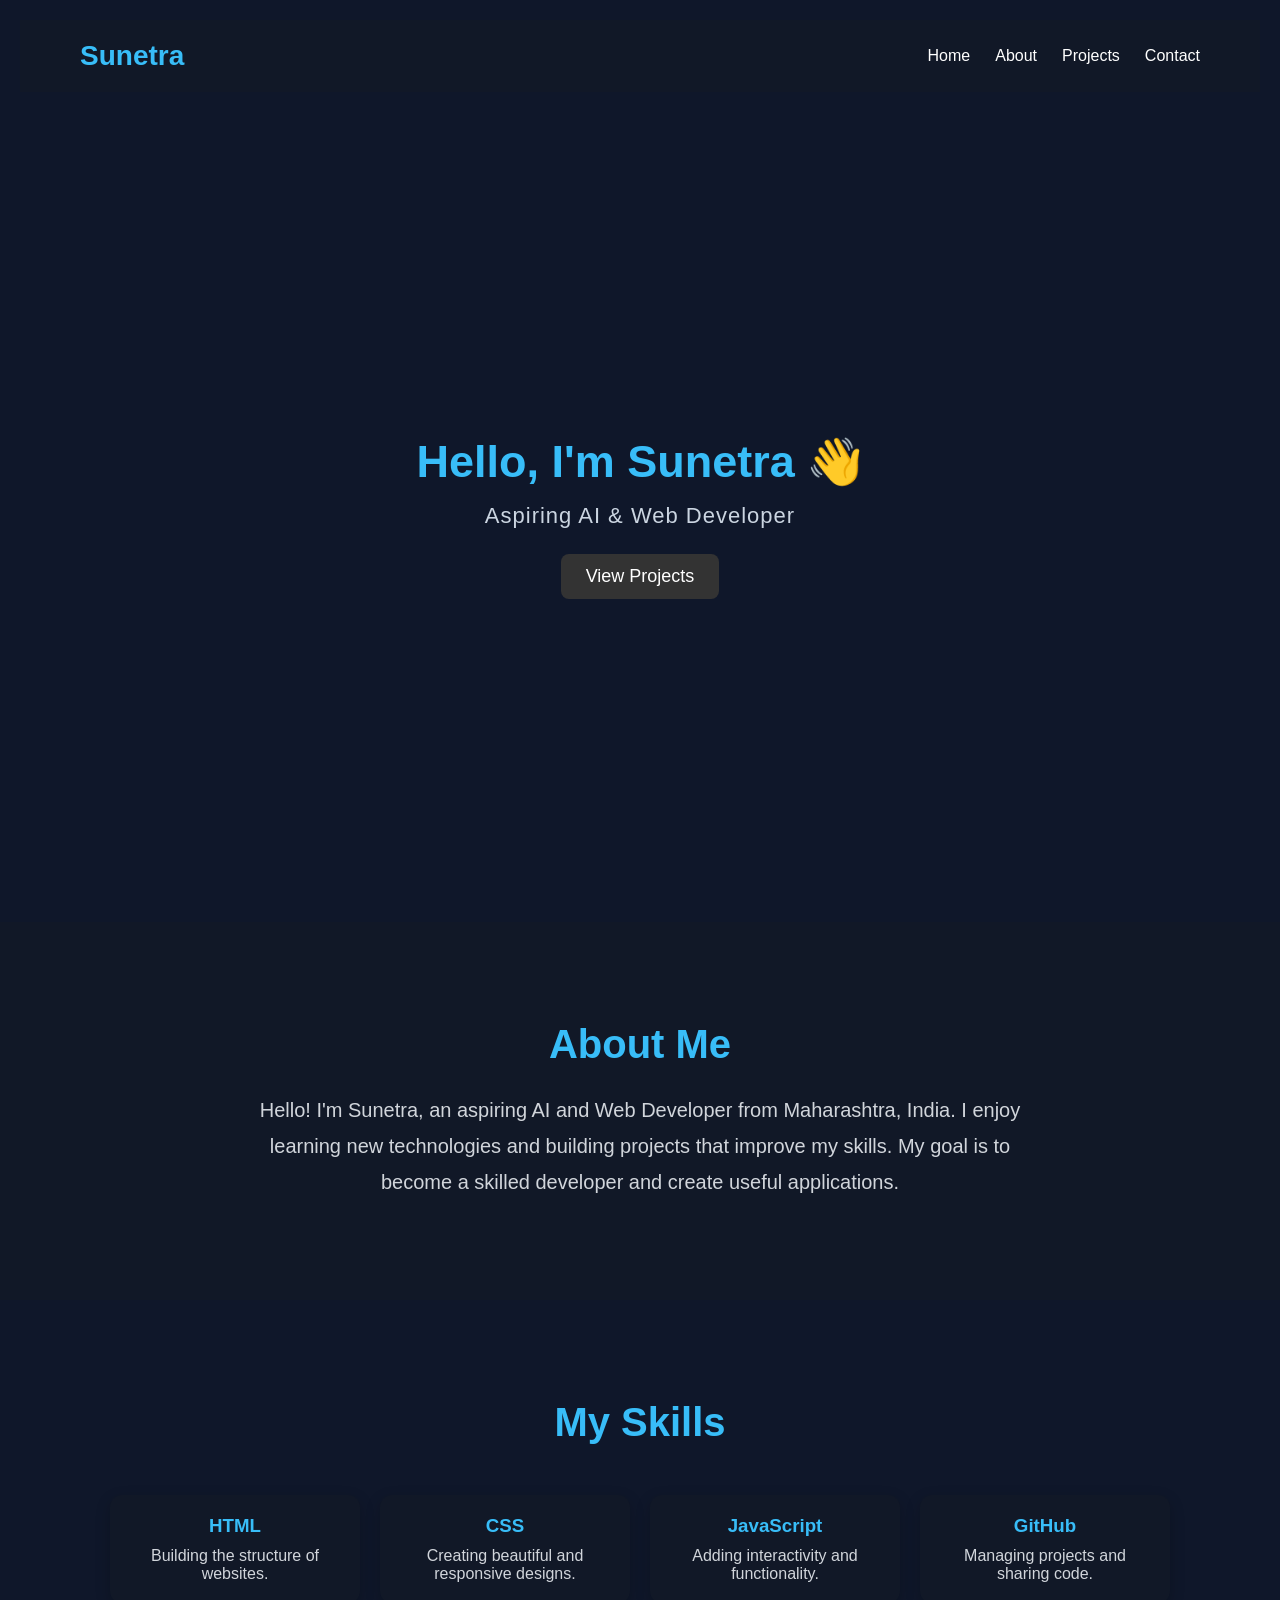
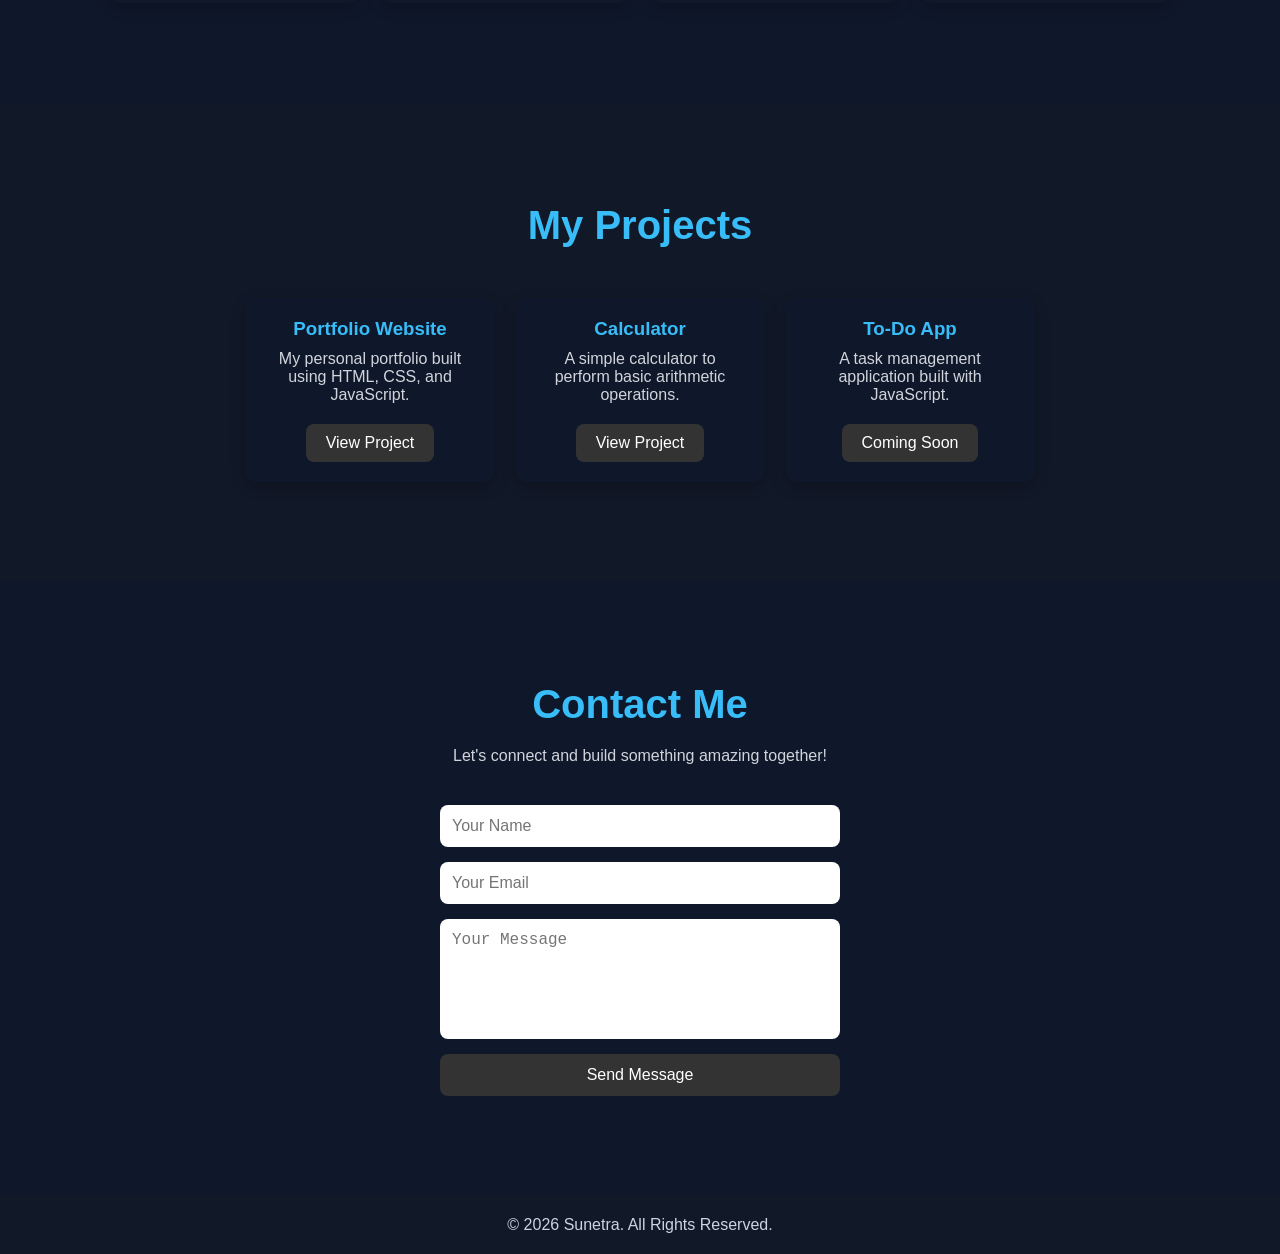
==== index.html @ fe755cea "My portfolio website" ====
<!DOCTYPE html>
<html lang="en">

<head>
    <meta charset="UTF-8">
    <meta name="viewport" content="width=device-width, initial-scale=1.0">
    <title>Sunetra | Portfolio</title>

    <link rel="stylesheet" href="style.css">
</head>

<body>

    <header>
        <nav>
            <h1>Sunetra</h1>

          <ul>
<li><a href="#home">Home</a></li>
    <li><a href="#about">About</a></li>
    <li><a href="#projects">Projects</a></li>
    <li><a href="#contact">Contact</a></li>
</ul>
        </nav>
    </header>

    <section id="home" class="hero">

    <h2>Hello, I'm Sunetra 👋</h2>

    <p>
        Aspiring AI & Web Developer
    </p>

    <a href="#projects">
        <button>View Projects</button>
    </a>

</section>

    <section id="about">

    <h2>About Me</h2>

    <p>
        Hello! I'm Sunetra, an aspiring AI and Web Developer from Maharashtra, India.
        I enjoy learning new technologies and building projects that improve my skills.
        My goal is to become a skilled developer and create useful applications.
    </p>

</section>

<section id="skills">

    <h2>My Skills</h2>

    <div class="skills-container">

        <div class="skill-card">
            <h3>HTML</h3>
            <p>Building the structure of websites.</p>
        </div>

        <div class="skill-card">
            <h3>CSS</h3>
            <p>Creating beautiful and responsive designs.</p>
        </div>

        <div class="skill-card">
            <h3>JavaScript</h3>
            <p>Adding interactivity and functionality.</p>
        </div>

        <div class="skill-card">
            <h3>GitHub</h3>
            <p>Managing projects and sharing code.</p>
        </div>

    </div>

</section>

<section id="projects">

    <h2>My Projects</h2>

    <div class="projects-container">

       <div class="project-card">
    <h3>Portfolio Website</h3>
    <p>My personal portfolio built using HTML, CSS, and JavaScript.</p>
    <a href="index.html" target="_blank">
        <button>View Project</button>
    </a>
</div>

       <div class="project-card">
    <h3>Calculator</h3>
    <p>A simple calculator to perform basic arithmetic operations.</p>
    <a href="Calculator/index.html" target="_blank">
        <button>View Project</button>
    </a>
</div>

        <div class="project-card">
            <h3>To-Do App</h3>
            <p>A task management application built with JavaScript.</p>
            <button>Coming Soon</button>
        </div>

    </div>

</section>

<section id="contact">

    <h2>Contact Me</h2>

    <p>Let's connect and build something amazing together!</p>

    <form>

        <input type="text" placeholder="Your Name">

        <input type="email" placeholder="Your Email">

        <textarea placeholder="Your Message"></textarea>

        <button type="submit">Send Message</button>

    </form>

</section>
<footer>

    <p>© 2026 Sunetra. All Rights Reserved.</p>

</footer>
    <script src="script.js"></script>

</body>

</html>
---- style.css ----
html {
    scroll-behavior: smooth;
}


*{
    margin:0;
    padding:0;
    box-sizing:border-box;
}

body{
    font-family:Arial, sans-serif;
    background:#0f172a;
    color:white;
}

nav{
    display:flex;
    justify-content:space-between;
    align-items:center;
    padding:20px 60px;
    background:#111827;
}

nav h1{
    color:#38bdf8;
}

nav ul{
    display:flex;
    list-style:none;
    gap:25px;
}

nav a{
    color:white;
    text-decoration:none;
}

.hero{
    height:90vh;
    display:flex;
    flex-direction:column;
    justify-content:center;
    align-items:center;
    text-align:center;
}

.hero h2{
    font-size:48px;
    margin-bottom:20px;
}

.hero p{
    font-size:22px;
    margin-bottom:30px;
    color:#cbd5e1;
}

button{
    padding:15px 35px;
    border:none;
    border-radius:8px;
    background:#38bdf8;
    color:white;
    cursor:pointer;
    font-size:18px;
}

button:hover{
    background:#0284c7;
}

#about{
    padding:100px 80px;
    text-align:center;
    background:#111827;
}

#about h2{
    font-size:40px;
    margin-bottom:25px;
    color:#38bdf8;
}

#about p{
    max-width:800px;
    margin:auto;
    font-size:20px;
    line-height:1.8;
    color:#d1d5db;
}
#skills{
    padding:100px 60px;
    text-align:center;
    background:#0f172a;
}

#skills h2{
    font-size:40px;
    color:#38bdf8;
    margin-bottom:50px;
}

.skills-container{
    display:flex;
    justify-content:center;
    gap:25px;
    flex-wrap:wrap;
}

.skill-card{
    background:#111827;
    padding:30px;
    width:250px;
    border-radius:15px;
    transition:0.3s;
    cursor:pointer;
}

.skill-card:hover{
    transform:translateY(-10px);
}

.skill-card h3{
    margin-bottom:15px;
    color:#38bdf8;
}

.skill-card p{
    color:#d1d5db;
}
#projects{
    padding:100px 60px;
    text-align:center;
    background:#111827;
}

#projects h2{
    font-size:40px;
    color:#38bdf8;
    margin-bottom:50px;
}

.projects-container{
    display:flex;
    justify-content:center;
    gap:30px;
    flex-wrap:wrap;
}

.project-card{
    width:300px;
    background:#0f172a;
    padding:30px;
    border-radius:15px;
    transition:0.3s;
}

.project-card:hover{
    transform:translateY(-10px);
}

.project-card h3{
    margin-bottom:15px;
    color:#38bdf8;
}

.project-card p{
    margin-bottom:20px;
    color:#d1d5db;
}
#contact{
    padding:100px 60px;
    text-align:center;
    background:#0f172a;
}

#contact h2{
    font-size:40px;
    color:#38bdf8;
    margin-bottom:20px;
}

#contact p{
    margin-bottom:40px;
    color:#d1d5db;
}

form{
    max-width:600px;
    margin:auto;
    display:flex;
    flex-direction:column;
    gap:20px;
}

input,
textarea{
    padding:15px;
    border:none;
    border-radius:10px;
    font-size:16px;
}
#contact{
    padding:100px 60px;
    text-align:center;
    background:#0f172a;
}

#contact h2{
    font-size:40px;
    color:#38bdf8;
    margin-bottom:20px;
}

#contact p{
    margin-bottom:40px;
    color:#d1d5db;
}

form{
    max-width:600px;
    margin:auto;
    display:flex;
    flex-direction:column;
    gap:20px;
}

input,
textarea{
    padding:15px;
    border:none;
    border-radius:10px;
    font-size:16px;
}

textarea{
    height:150px;
    resize:none;
}
footer{
    background:#111827;
    text-align:center;
    padding:25px;
    color:#cbd5e1;
}

.hero h2 {
    font-size: 45px;
    margin-bottom: 15px;
}

.hero p {
    font-size: 22px;
    margin-bottom: 25px;
}

.hero button {
    padding: 12px 25px;
    font-size: 18px;
    cursor: pointer;
    border-radius: 8px;
}

.skills-container,
.projects-container {
    display: flex;
    justify-content: center;
    gap: 20px;
    flex-wrap: wrap;
}

.skill-card,
.project-card {
    width: 250px;
    padding: 20px;
    text-align: center;
    border-radius: 12px;
}

.skill-card h3,
.project-card h3 {
    margin-bottom: 10px;
}

.project-card button {
    padding: 10px 20px;
    cursor: pointer;
    border-radius: 8px;
}
header {
    padding: 20px;
}

nav {
    display: flex;
    justify-content: space-between;
    align-items: center;
}

nav h1 {
    font-size: 28px;
}

nav ul {
    display: flex;
    gap: 25px;
    list-style: none;
}

nav a {
    text-decoration: none;
}
button {
    background-color: #333;
    color: white;
    border: none;
    padding: 12px 25px;
    border-radius: 8px;
    font-size: 16px;
    cursor: pointer;
}

button:hover {
    transform: scale(1.05);
}

section h2 {
    text-align: center;
    margin-bottom: 30px;
}

body {
    margin: 0;
    font-family: Arial, sans-serif;
}
.skill-card,
.project-card {
    box-shadow: 0 5px 15px rgba(0,0,0,0.2);
    transition: 0.3s;
}

.skill-card:hover,
.project-card:hover {
    transform: translateY(-8px);
}
#contact {
    text-align: center;
}

form {
    max-width: 400px;
    margin: auto;
    display: flex;
    flex-direction: column;
    gap: 15px;
}

input,
textarea {
    padding: 12px;
    font-size: 16px;
    border-radius: 8px;
}

textarea {
    height: 120px;
}

footer {
    text-align: center;
    padding: 20px;
}
@media (max-width: 768px) {

    nav {
        flex-direction: column;
        gap: 15px;
    }

    nav ul {
        flex-direction: column;
        align-items: center;
        padding: 0;
    }

    .hero h2 {
        font-size: 32px;
    }

    .hero p {
        font-size: 18px;
    }

    .skill-card,
    .project-card {
        width: 90%;
    }

}
nav a {
    transition: 0.3s;
}

nav a:hover {
    color: #38bdf8;
}
.hero h2 {
    color: #38bdf8;
}

.hero p {
    letter-spacing: 1px;
}
.hero {
    width: 100%;
    min-height: 90vh;
    display: flex;
    justify-content: center;
    align-items: center;
}
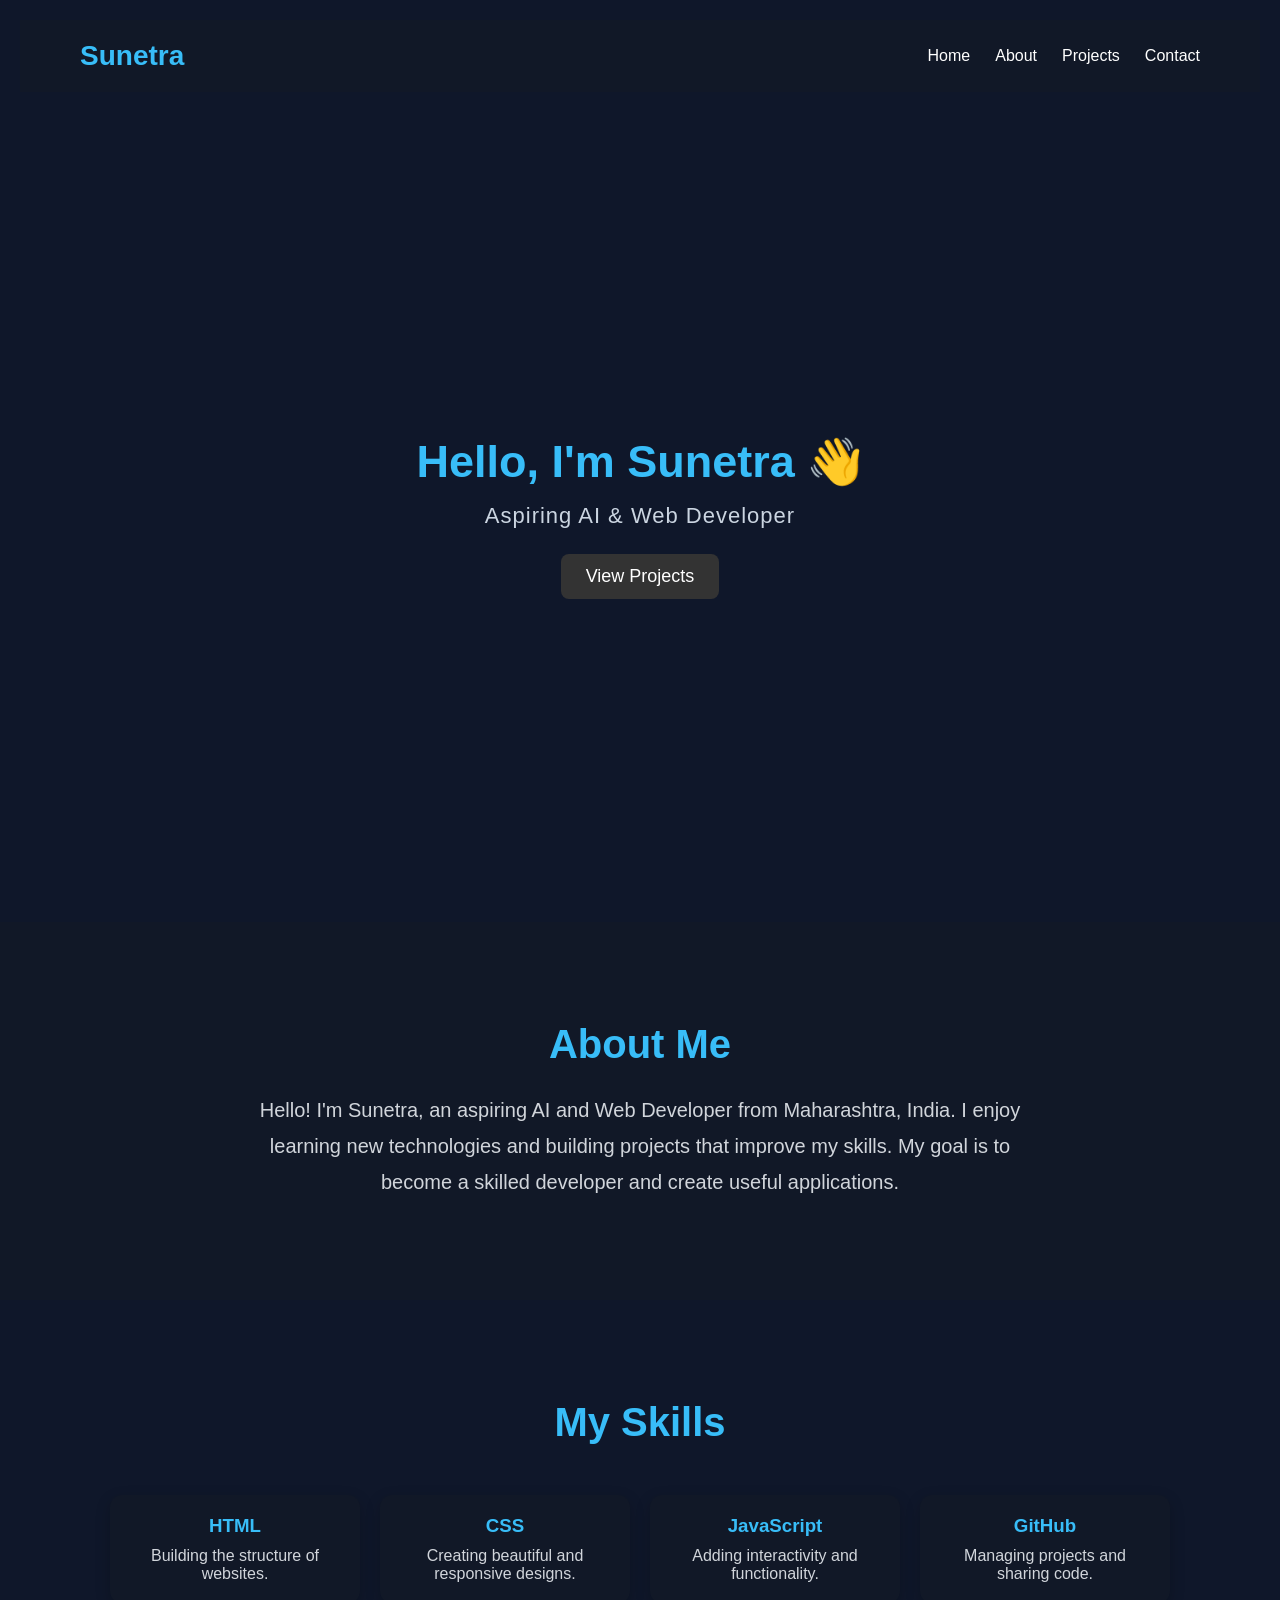
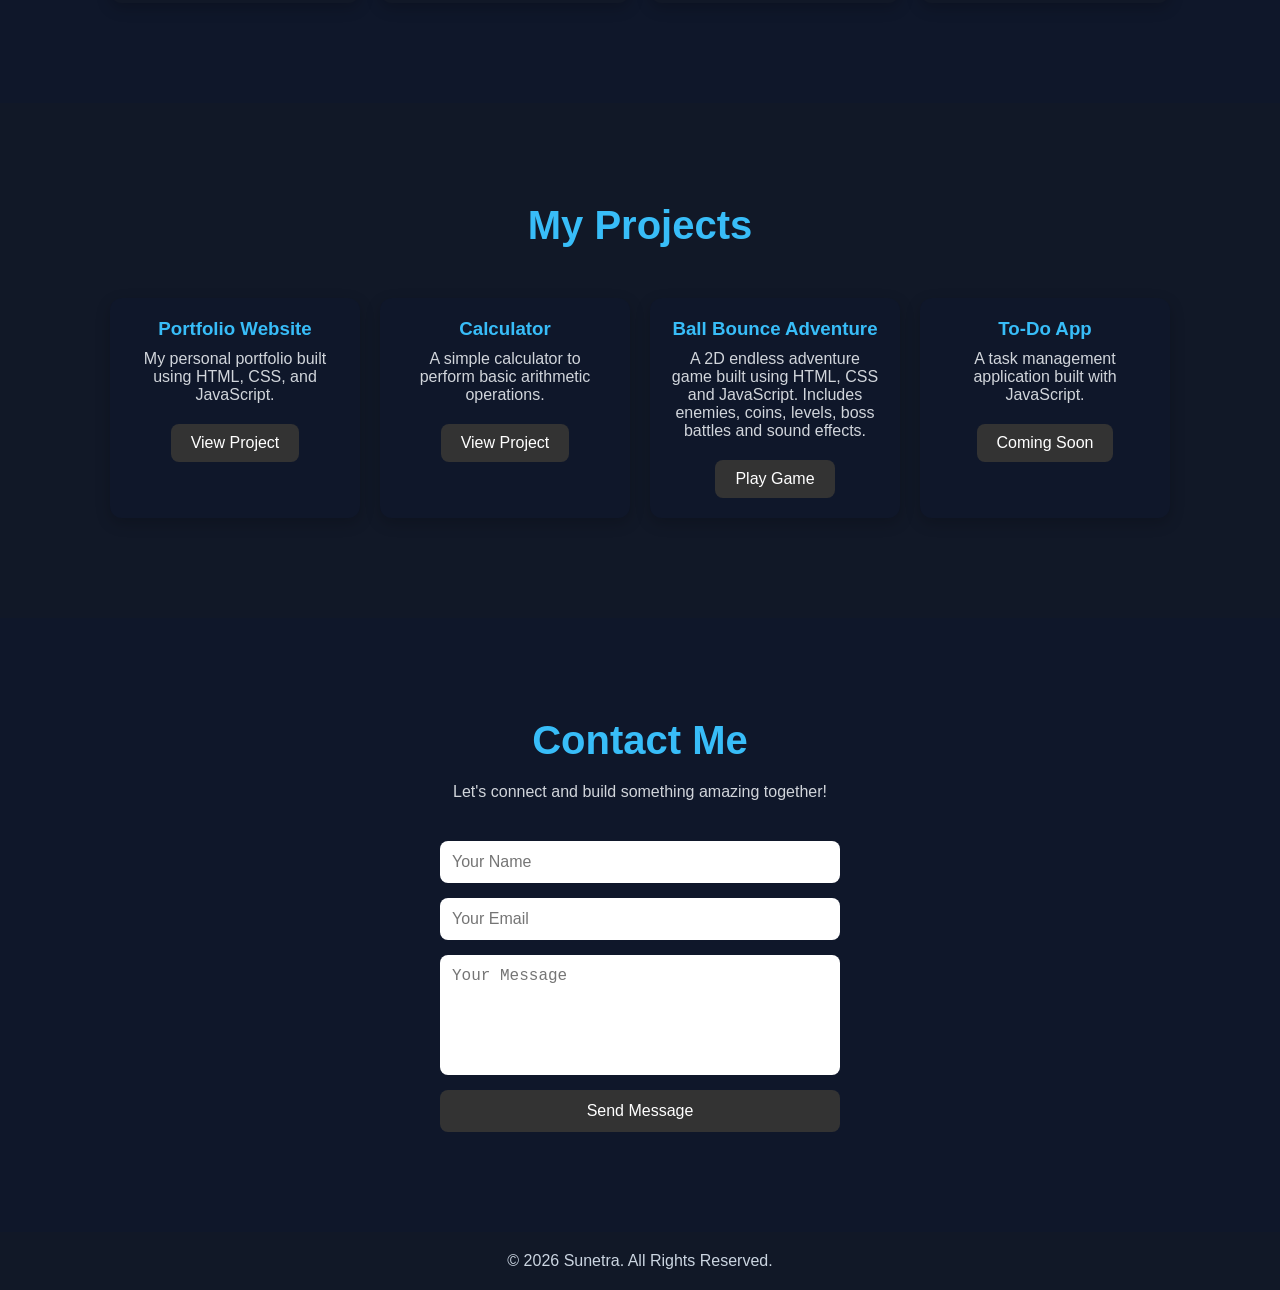
==== commit e2e285db: "Added Ball Bounce Adventure game" ====
--- a/index.html
+++ b/index.html
@@ -97,8 +97,19 @@
        <div class="project-card">
     <h3>Calculator</h3>
     <p>A simple calculator to perform basic arithmetic operations.</p>
-    <a href="Calculator/index.html" target="_blank">
+    <a href="CALCULATOR/index.html" target="_blank">
         <button>View Project</button>
+    </a>
+</div>
+
+<div class="project-card">
+    <h3>Ball Bounce Adventure</h3>
+    <p>
+        A 2D endless adventure game built using HTML, CSS and JavaScript.
+        Includes enemies, coins, levels, boss battles and sound effects.
+    </p>
+    <a href="game/game.html">
+        <button>Play Game</button>
     </a>
 </div>
 
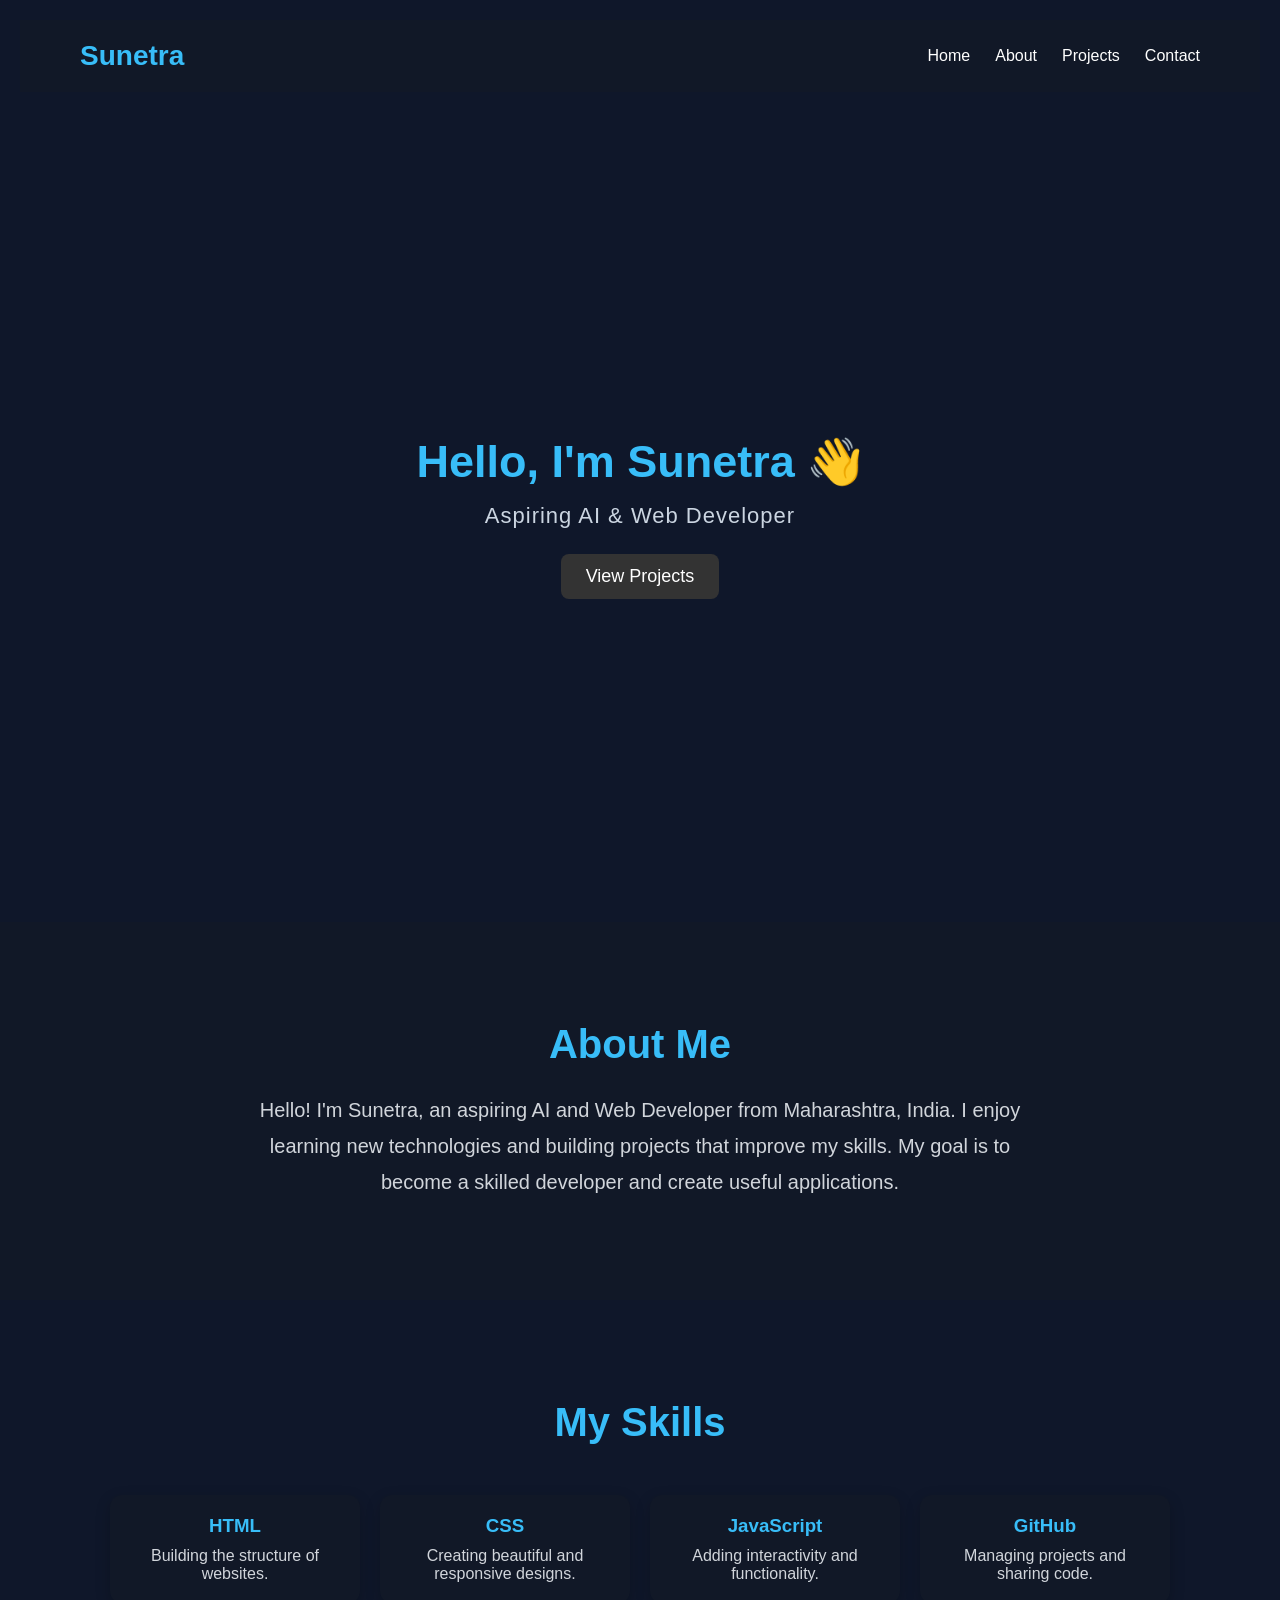
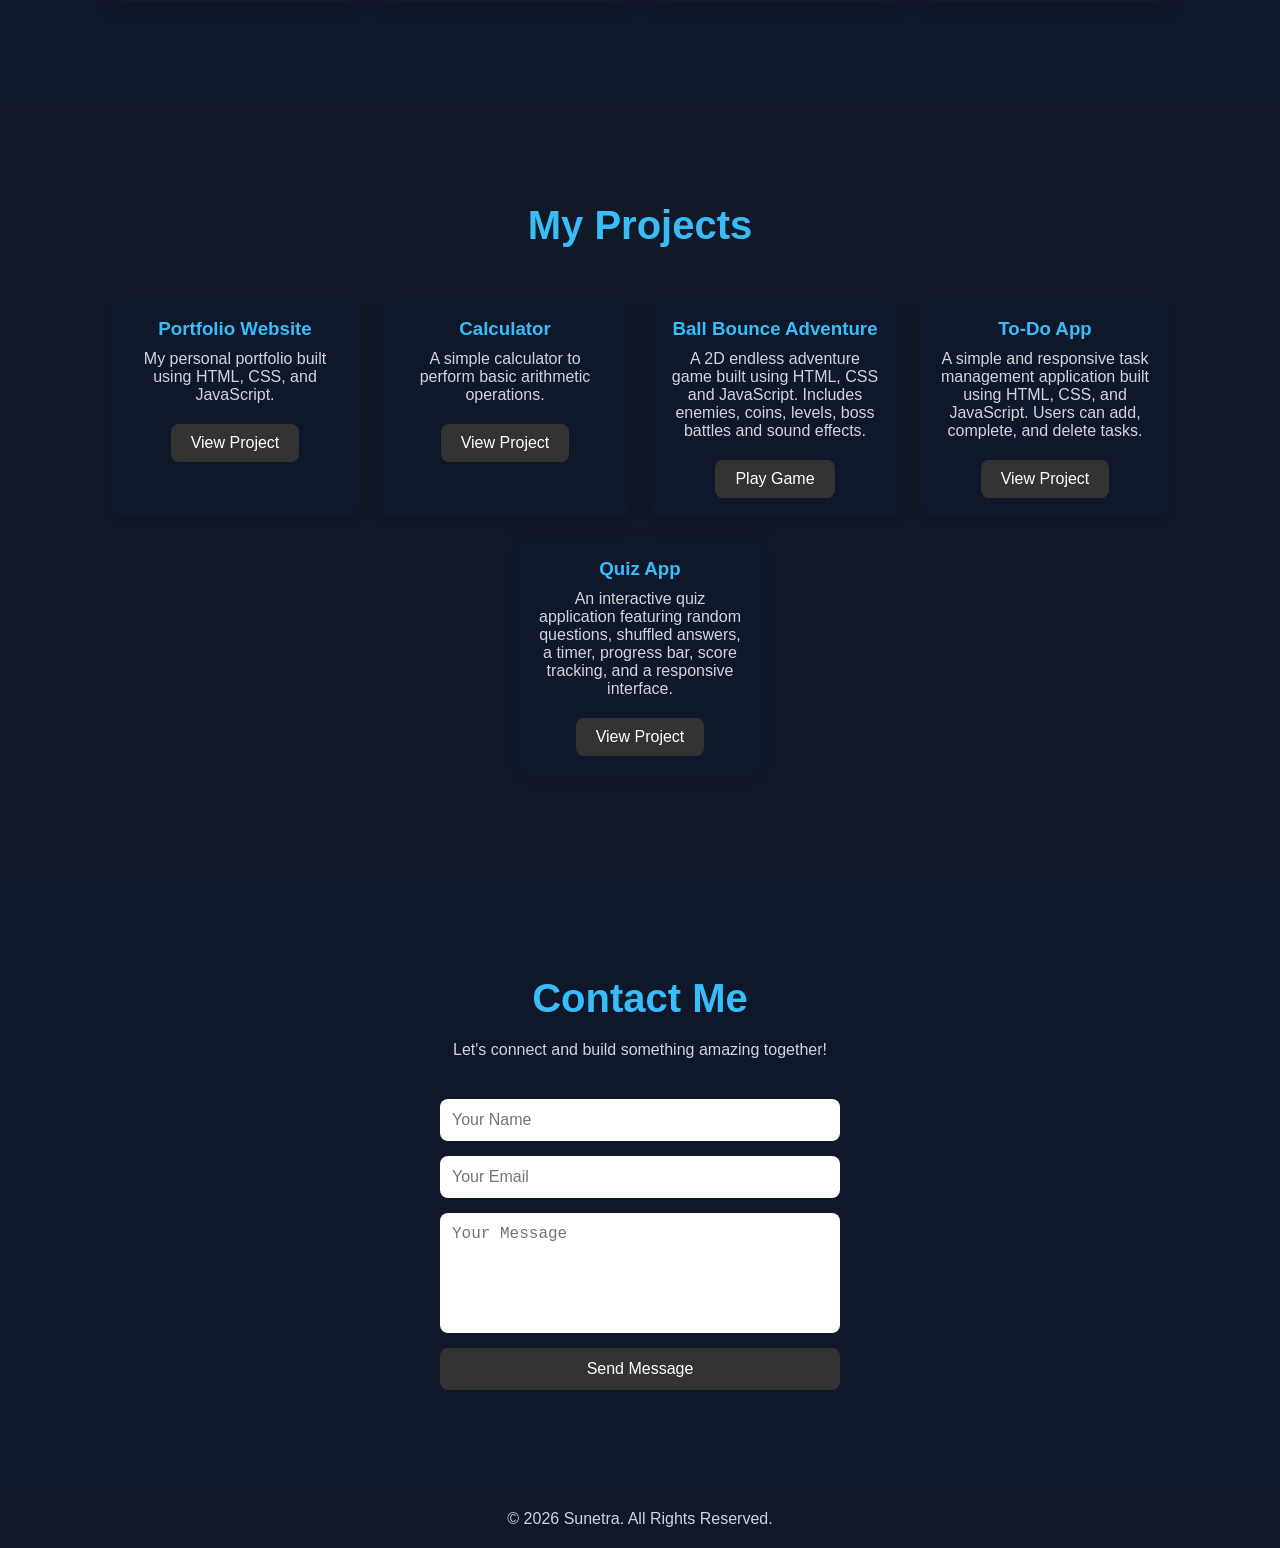
==== commit af46c38e: "Added all projects to portfolio" ====
--- a/index.html
+++ b/index.html
@@ -113,14 +113,24 @@
     </a>
 </div>
 
-        <div class="project-card">
-            <h3>To-Do App</h3>
-            <p>A task management application built with JavaScript.</p>
-            <button>Coming Soon</button>
-        </div>
+<div class="project-card">
+    <h3>To-Do App</h3>
+    <p>A simple and responsive task management application built using HTML, CSS, and JavaScript. Users can add, complete, and delete tasks.</p>
 
-    </div>
+   <a href="todo-app/index.html" target="_blank">
+    <button>View Project</button>
+</a>
+</div>
 
+<div class="project-card">
+    <h3>Quiz App</h3>
+    <p>An interactive quiz application featuring random questions, shuffled answers, a timer, progress bar, score tracking, and a responsive interface.</p>
+
+    <a href="quiz-app/index.html" target="_blank">
+        <button>View Project</button>
+    </a>
+</div>
+</div>
 </section>
 
 <section id="contact">
@@ -147,8 +157,6 @@
     <p>© 2026 Sunetra. All Rights Reserved.</p>
 
 </footer>
-    <script src="script.js"></script>
-
 </body>
 
 </html>
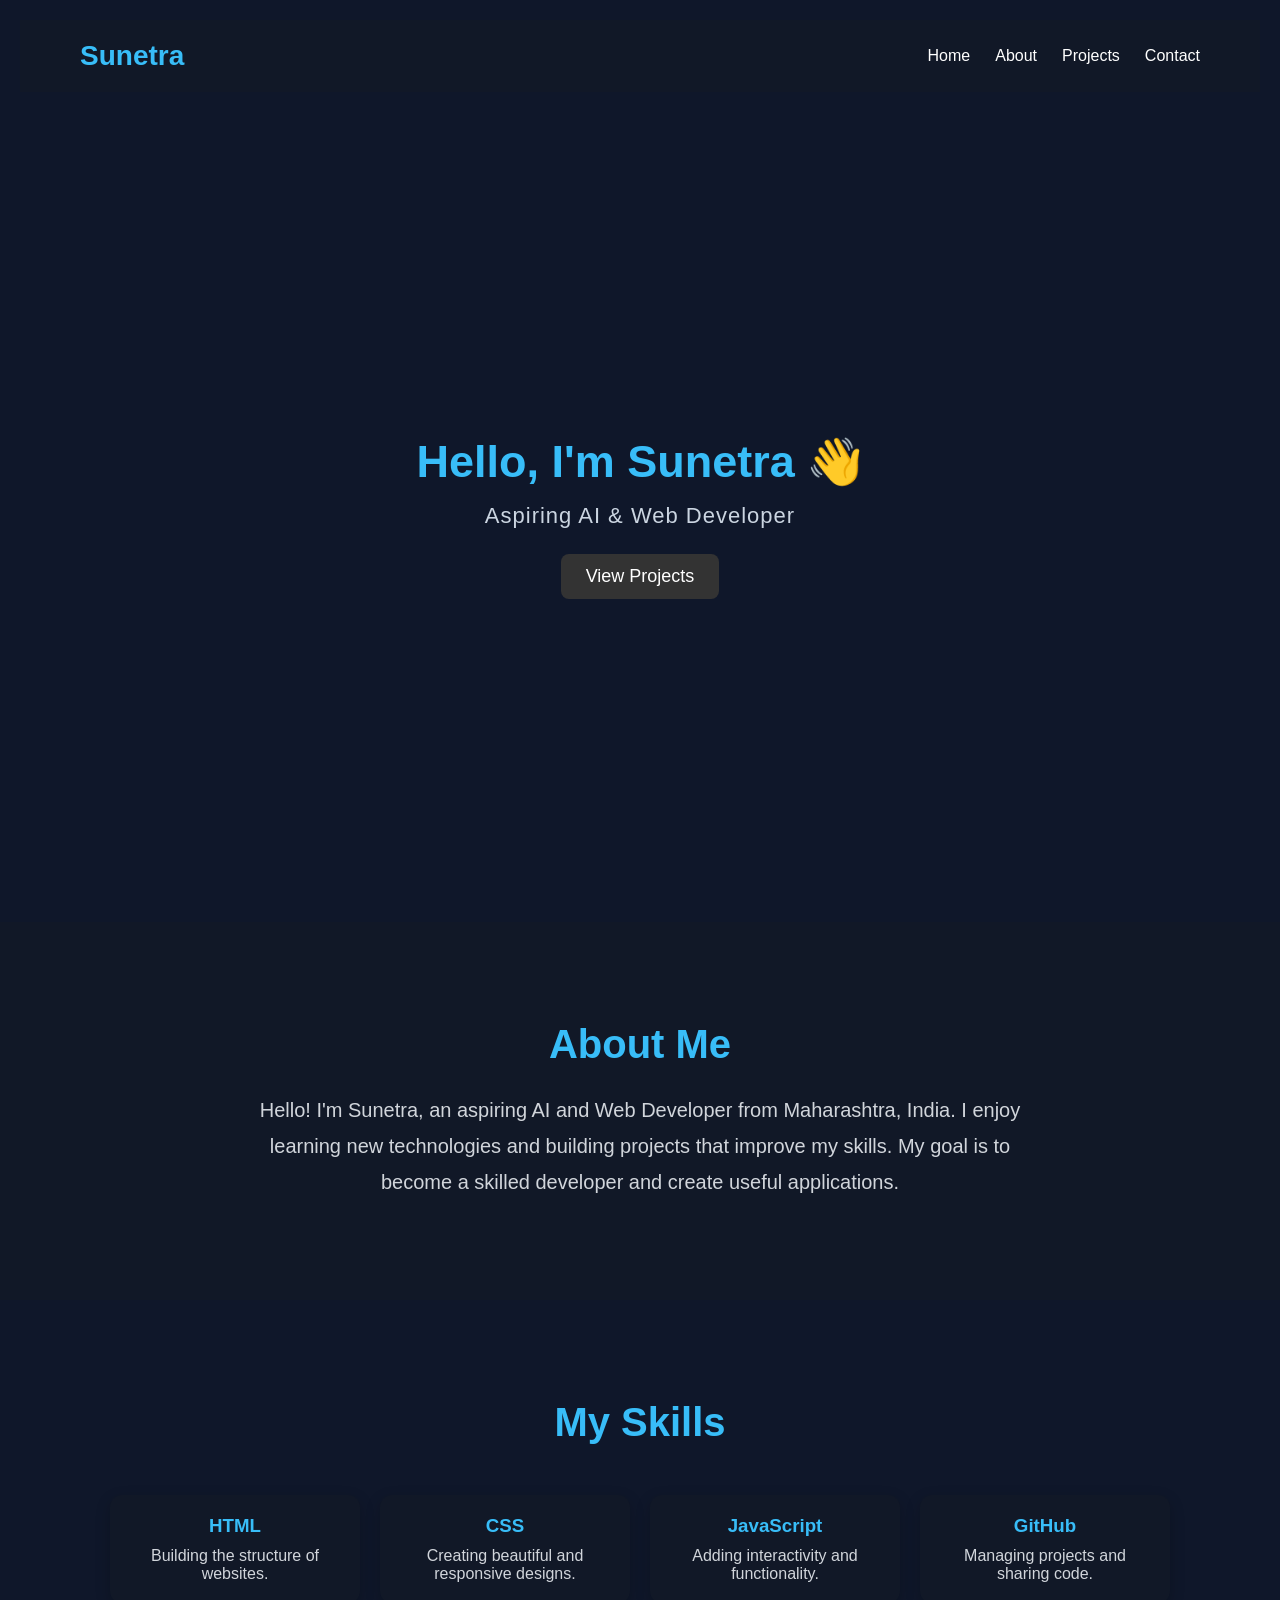
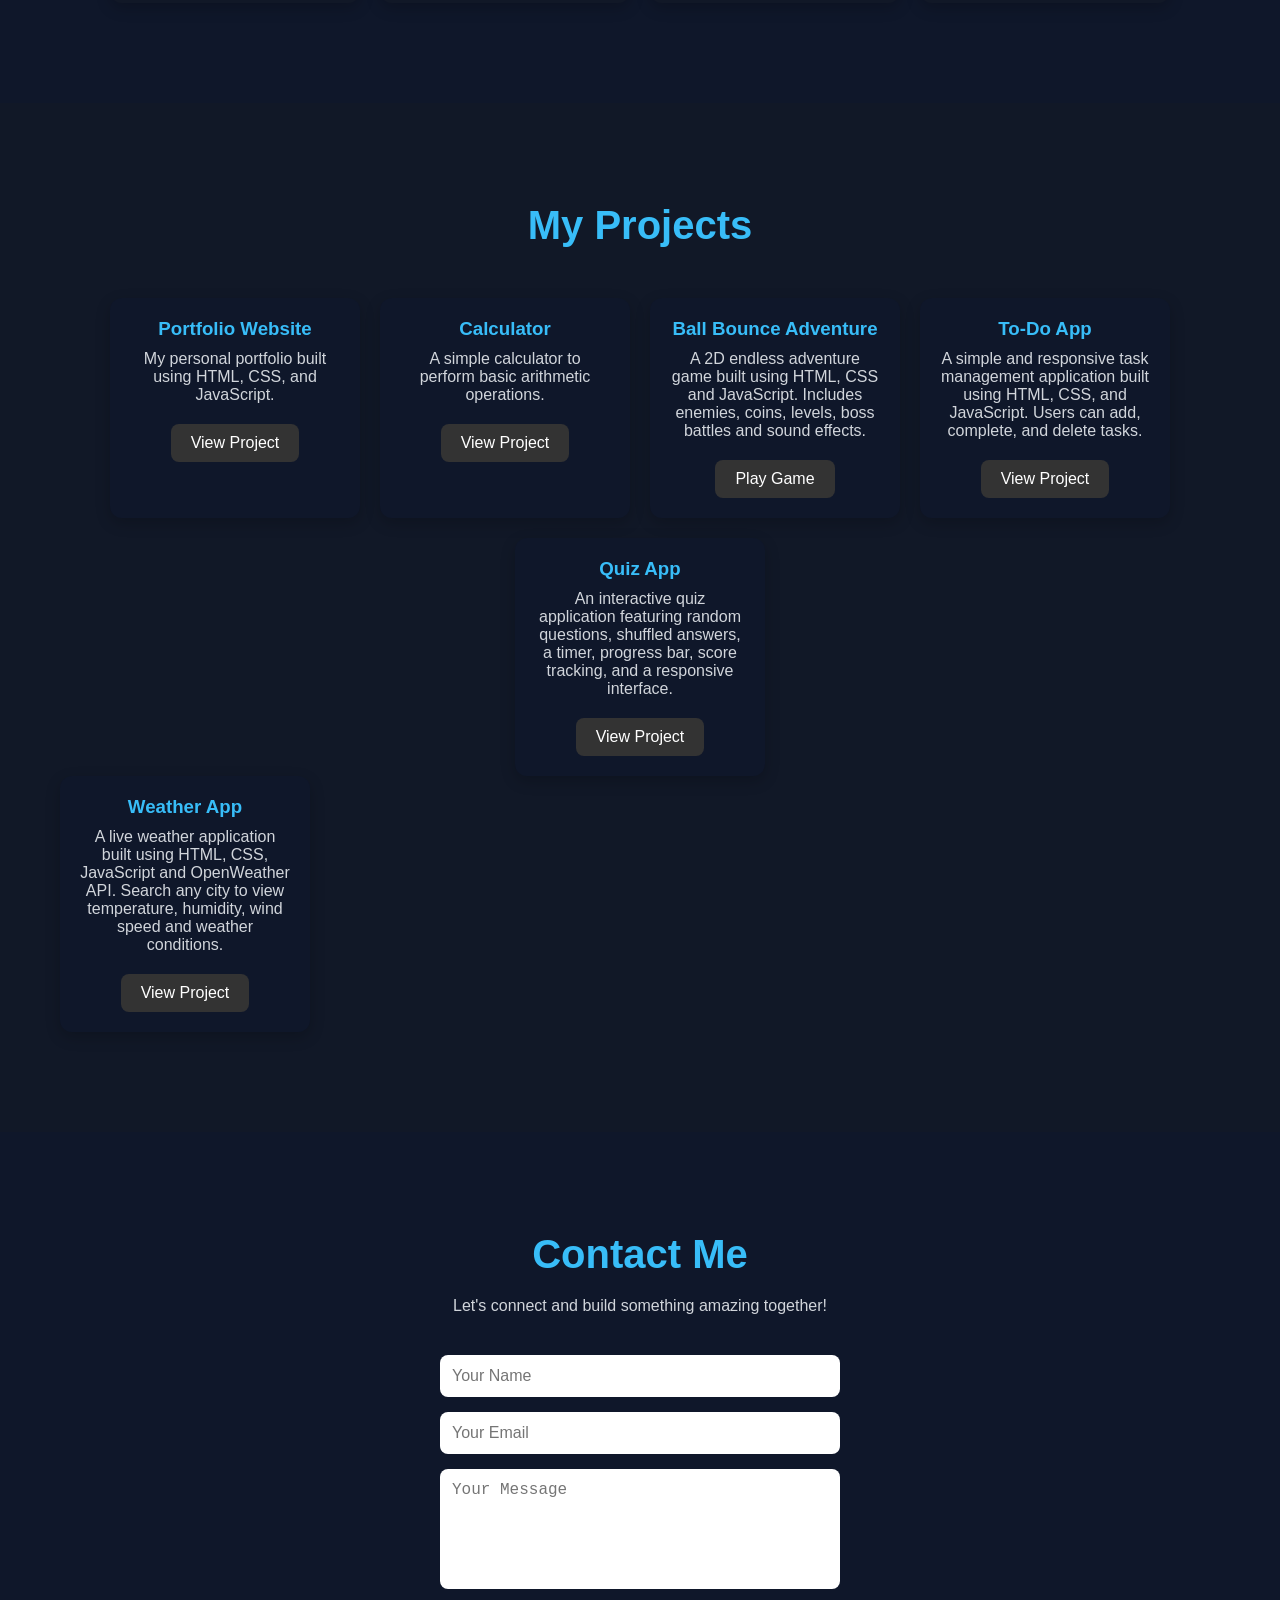
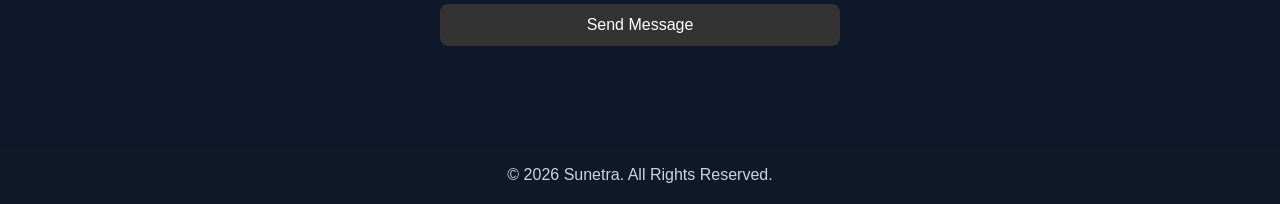
==== commit 85c13882: "Added Weather App" ====
--- a/index.html
+++ b/index.html
@@ -131,6 +131,17 @@
     </a>
 </div>
 </div>
+
+<div class="project-card">
+    <h3>Weather App</h3>
+    <p>
+        A live weather application built using HTML, CSS, JavaScript and OpenWeather API. Search any city to view temperature, humidity, wind speed and weather conditions.
+    </p>
+
+    <a href="weather-app/index.html" target="_blank">
+        <button>View Project</button>
+    </a>
+</div>
 </section>
 
 <section id="contact">
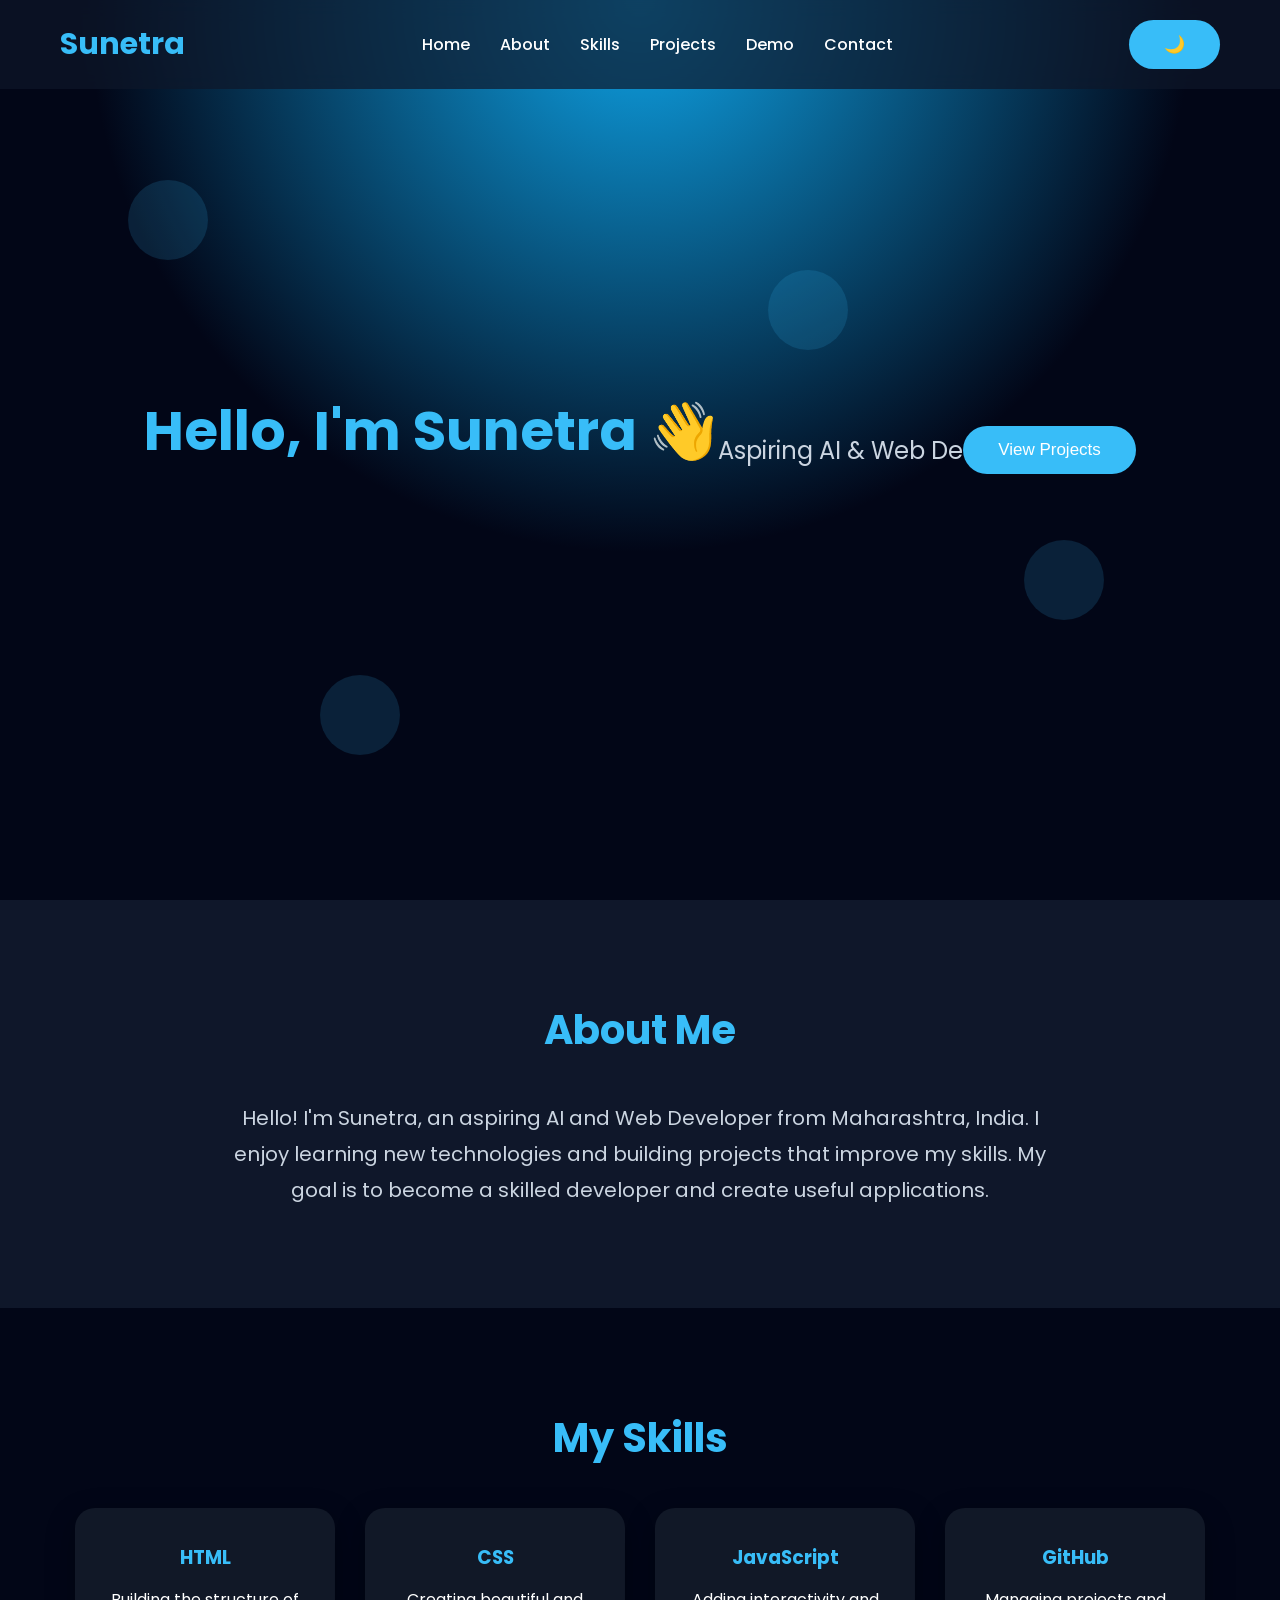
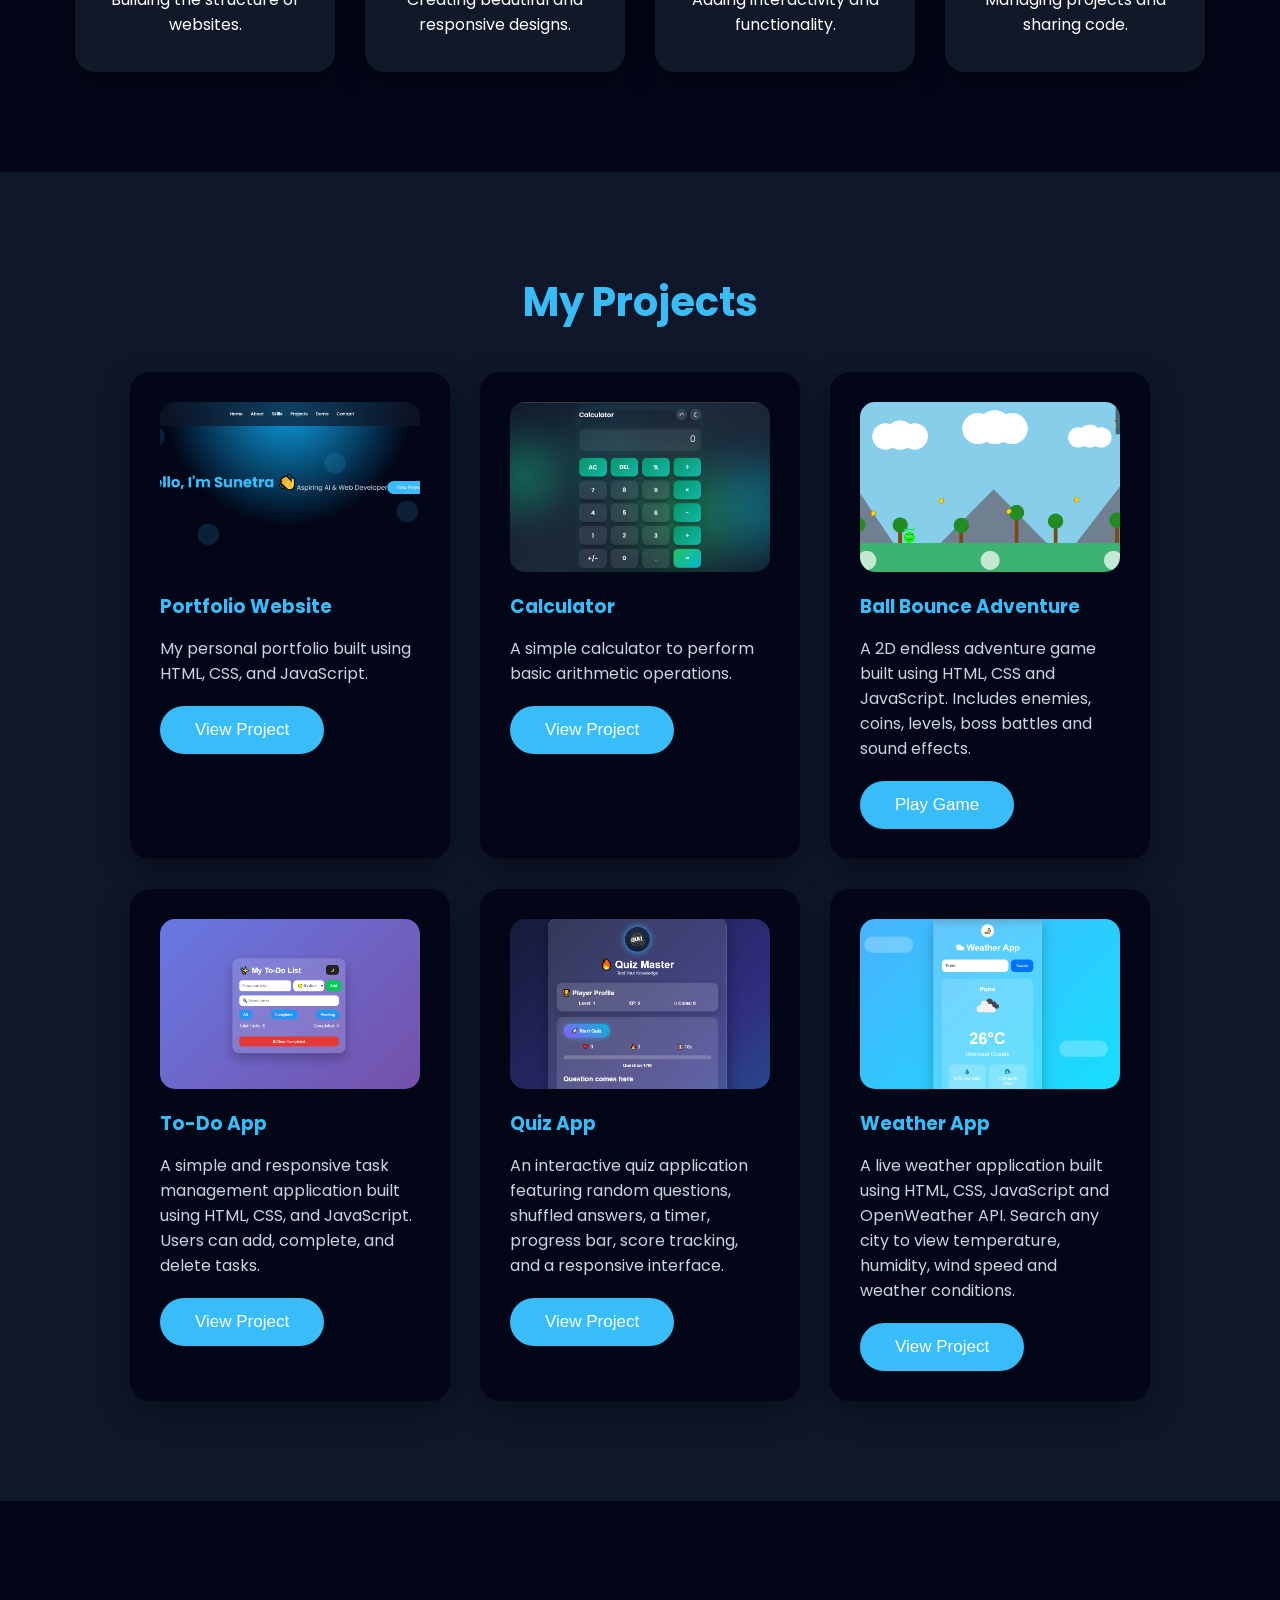
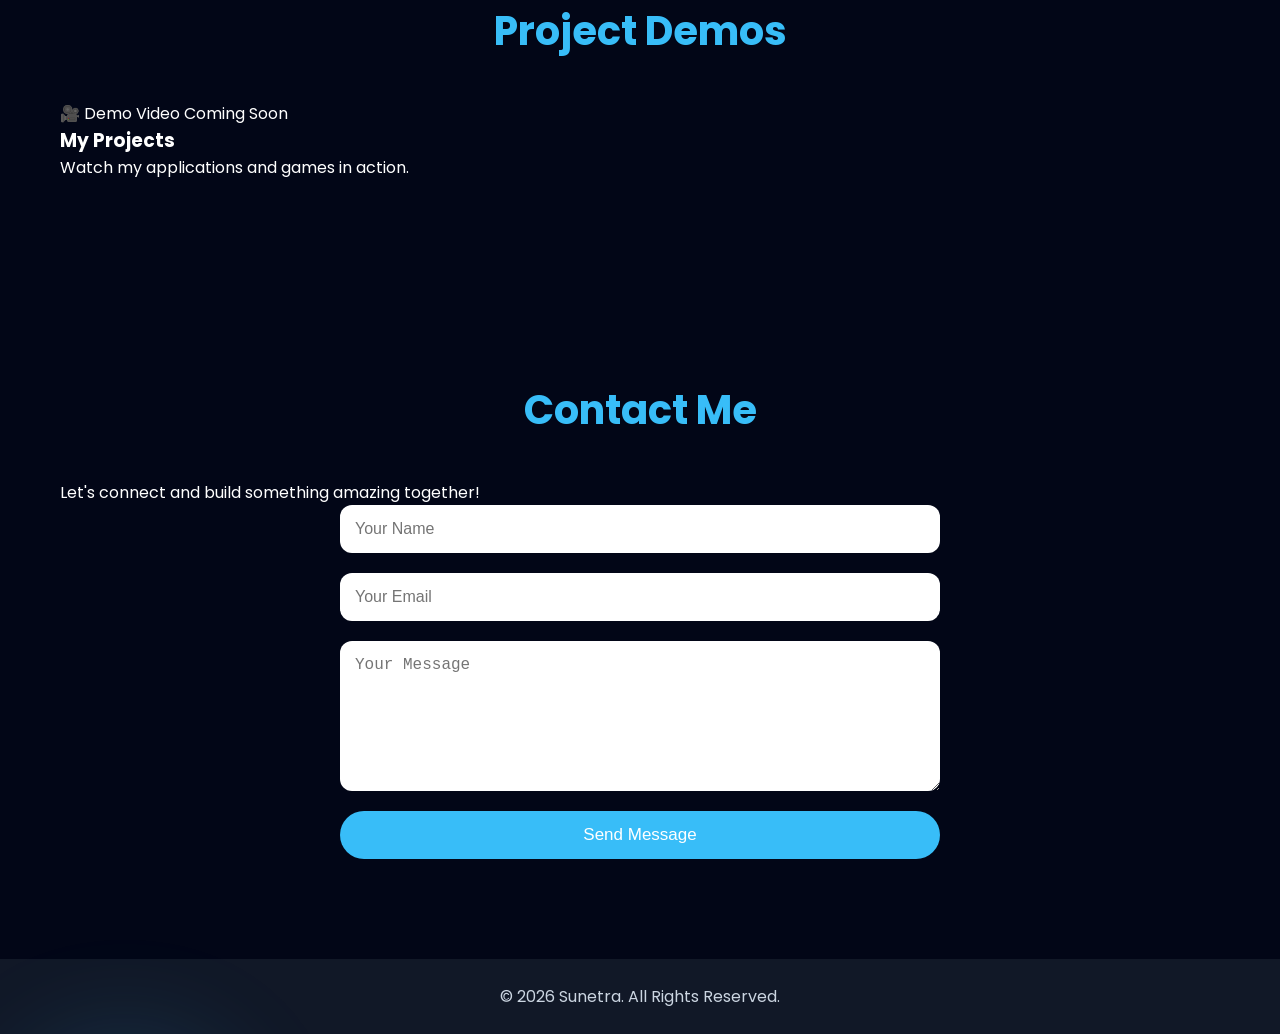
==== commit f4496051: "Upgrade portfolio and projects with premium features" ====
--- a/index.html
+++ b/index.html
@@ -2,6 +2,10 @@
 <html lang="en">
 
 <head>
+
+    <link rel="preconnect" href="https://fonts.googleapis.com">
+<link rel="preconnect" href="https://fonts.gstatic.com" crossorigin>
+<link href="https://fonts.googleapis.com/css2?family=Poppins:wght@400;500;600;700&display=swap" rel="stylesheet">
     <meta charset="UTF-8">
     <meta name="viewport" content="width=device-width, initial-scale=1.0">
     <title>Sunetra | Portfolio</title>
@@ -15,16 +19,26 @@
         <nav>
             <h1>Sunetra</h1>
 
-          <ul>
+         <ul>
 <li><a href="#home">Home</a></li>
-    <li><a href="#about">About</a></li>
-    <li><a href="#projects">Projects</a></li>
-    <li><a href="#contact">Contact</a></li>
+<li><a href="#about">About</a></li>
+<li><a href="#skills">Skills</a></li>
+<li><a href="#projects">Projects</a></li>
+<li><a href="#demo">Demo</a></li>
+<li><a href="#contact">Contact</a></li>
 </ul>
+
+<button id="theme-toggle">🌙</button>
         </nav>
     </header>
 
     <section id="home" class="hero">
+        <div class="floating-shapes">
+    <span></span>
+    <span></span>
+    <span></span>
+    <span></span>
+</div>
 
     <h2>Hello, I'm Sunetra 👋</h2>
 
@@ -87,6 +101,9 @@
     <div class="projects-container">
 
        <div class="project-card">
+        <div class="project-image">
+    <img src="images/portfolio.png" alt="Portfolio Website">
+</div>
     <h3>Portfolio Website</h3>
     <p>My personal portfolio built using HTML, CSS, and JavaScript.</p>
     <a href="index.html" target="_blank">
@@ -94,46 +111,85 @@
     </a>
 </div>
 
-       <div class="project-card">
+   <div class="project-card">
+
+    <div class="project-image">
+        <img src="images/calculator.png" alt="Calculator">
+    </div>
+
     <h3>Calculator</h3>
+
     <p>A simple calculator to perform basic arithmetic operations.</p>
+
     <a href="CALCULATOR/index.html" target="_blank">
         <button>View Project</button>
     </a>
-</div>
-
-<div class="project-card">
+
+</div>
+
+<div class="project-card">
+
+    <div class="project-image">
+        <img src="images/game.png" alt="Ball Bounce Adventure">
+    </div>
+
     <h3>Ball Bounce Adventure</h3>
+
     <p>
         A 2D endless adventure game built using HTML, CSS and JavaScript.
         Includes enemies, coins, levels, boss battles and sound effects.
     </p>
+
     <a href="game/game.html">
         <button>Play Game</button>
     </a>
-</div>
-
-<div class="project-card">
+
+</div>
+
+<div class="project-card">
+
+    <div class="project-image">
+        <img src="images/todo.png" alt="To-Do App">
+    </div>
+
     <h3>To-Do App</h3>
-    <p>A simple and responsive task management application built using HTML, CSS, and JavaScript. Users can add, complete, and delete tasks.</p>
-
-   <a href="todo-app/index.html" target="_blank">
-    <button>View Project</button>
-</a>
-</div>
-
-<div class="project-card">
+
+    <p>
+        A simple and responsive task management application built using HTML, CSS, and JavaScript. Users can add, complete, and delete tasks.
+    </p>
+
+    <a href="todo-app/index.html" target="_blank">
+        <button>View Project</button>
+    </a>
+
+</div>
+
+<div class="project-card">
+
+    <div class="project-image">
+        <img src="images/quiz.png" alt="Quiz App">
+    </div>
+
     <h3>Quiz App</h3>
-    <p>An interactive quiz application featuring random questions, shuffled answers, a timer, progress bar, score tracking, and a responsive interface.</p>
+
+    <p>
+        An interactive quiz application featuring random questions, shuffled answers, a timer, progress bar, score tracking, and a responsive interface.
+    </p>
 
     <a href="quiz-app/index.html" target="_blank">
         <button>View Project</button>
     </a>
-</div>
-</div>
-
-<div class="project-card">
+
+</div>
+
+<div class="project-card">
+
+    <div class="project-image">
+        <img src="images/weather.png" alt="Weather App">
+    </div>
+
     <h3>Weather App</h3>
+
     <p>
         A live weather application built using HTML, CSS, JavaScript and OpenWeather API. Search any city to view temperature, humidity, wind speed and weather conditions.
     </p>
@@ -141,7 +197,29 @@
     <a href="weather-app/index.html" target="_blank">
         <button>View Project</button>
     </a>
-</div>
+
+</div>
+</section>
+
+<section id="demo">
+
+    <h2>Project Demos</h2>
+
+    <div class="demo-container">
+
+        <div class="demo-card">
+            <div class="video-box">
+                <span>🎥 Demo Video Coming Soon</span>
+            </div>
+
+            <h3>My Projects</h3>
+            <p>
+                Watch my applications and games in action.
+            </p>
+        </div>
+
+    </div>
+
 </section>
 
 <section id="contact">
@@ -168,6 +246,7 @@
     <p>© 2026 Sunetra. All Rights Reserved.</p>
 
 </footer>
+<script src="script.js"></script>
 </body>
 
 </html>
--- a/style.css
+++ b/style.css
@@ -1,19 +1,27 @@
-
-html {
-    scroll-behavior: smooth;
-}
-
-
 *{
     margin:0;
     padding:0;
     box-sizing:border-box;
 }
 
+html{
+    scroll-behavior:smooth;
+}
+
 body{
-    font-family:Arial, sans-serif;
-    background:#0f172a;
+    font-family:'Poppins', sans-serif;
+    background:#020617;
     color:white;
+}
+
+
+/* NAVBAR */
+
+header{
+    position:fixed;
+    width:100%;
+    top:0;
+    z-index:1000;
 }
 
 nav{
@@ -21,404 +29,563 @@
     justify-content:space-between;
     align-items:center;
     padding:20px 60px;
-    background:#111827;
-}
+
+    background:rgba(15,23,42,0.7);
+    backdrop-filter:blur(10px);
+}
+
 
 nav h1{
     color:#38bdf8;
-}
+    font-size:30px;
+}
+
 
 nav ul{
     display:flex;
     list-style:none;
-    gap:25px;
-}
+    gap:30px;
+}
+
 
 nav a{
     color:white;
     text-decoration:none;
-}
+    font-weight:500;
+    transition:0.3s;
+}
+
+
+nav a:hover{
+    color:#38bdf8;
+}
+
+
+
+/* HERO */
 
 .hero{
-    height:90vh;
+
+    min-height:100vh;
     display:flex;
-    flex-direction:column;
     justify-content:center;
     align-items:center;
     text-align:center;
-}
+    padding:20px;
+
+    background:
+    radial-gradient(circle at top,#0ea5e9,#020617 50%);
+}
+
 
 .hero h2{
-    font-size:48px;
-    margin-bottom:20px;
-}
+
+    font-size:55px;
+    color:#38bdf8;
+    animation:fadeDown 1s;
+}
+
 
 .hero p{
-    font-size:22px;
-    margin-bottom:30px;
+
+    font-size:24px;
     color:#cbd5e1;
-}
+    margin:20px 0;
+    animation:fadeUp 1.5s;
+}
+
 
 button{
-    padding:15px 35px;
+
+    padding:14px 35px;
     border:none;
-    border-radius:8px;
+    border-radius:30px;
+
     background:#38bdf8;
     color:white;
+
+    font-size:17px;
     cursor:pointer;
-    font-size:18px;
-}
+
+    transition:0.3s;
+}
+
 
 button:hover{
+
+    transform:scale(1.08);
     background:#0284c7;
 }
 
+
+
+/* SECTIONS */
+
+section{
+
+    padding:100px 60px;
+}
+
+
+section h2{
+
+    text-align:center;
+    font-size:40px;
+    color:#38bdf8;
+    margin-bottom:40px;
+}
+
+
+
+/* ABOUT */
+
 #about{
-    padding:100px 80px;
+
+    background:#0f172a;
+}
+
+
+#about p{
+
+    max-width:850px;
+    margin:auto;
+
     text-align:center;
-    background:#111827;
-}
-
-#about h2{
-    font-size:40px;
-    margin-bottom:25px;
-    color:#38bdf8;
-}
-
-#about p{
-    max-width:800px;
-    margin:auto;
+
     font-size:20px;
     line-height:1.8;
-    color:#d1d5db;
-}
-#skills{
-    padding:100px 60px;
-    text-align:center;
-    background:#0f172a;
-}
-
-#skills h2{
-    font-size:40px;
-    color:#38bdf8;
-    margin-bottom:50px;
-}
+
+    color:#cbd5e1;
+}
+
+
+
+/* SKILLS */
 
 .skills-container{
+
     display:flex;
     justify-content:center;
-    gap:25px;
     flex-wrap:wrap;
-}
+    gap:30px;
+}
+
+
 
 .skill-card{
+
+    width:260px;
+
+    padding:35px;
+
     background:#111827;
-    padding:30px;
-    width:250px;
-    border-radius:15px;
-    transition:0.3s;
-    cursor:pointer;
-}
+
+    border-radius:20px;
+
+    text-align:center;
+
+    transition:0.4s;
+
+    box-shadow:0 10px 30px rgba(0,0,0,0.3);
+}
+
+
 
 .skill-card:hover{
-    transform:translateY(-10px);
-}
+
+    transform:translateY(-15px) rotateY(5deg);
+
+    border:1px solid #38bdf8;
+}
+
+
 
 .skill-card h3{
+
+    color:#38bdf8;
     margin-bottom:15px;
-    color:#38bdf8;
-}
-
-.skill-card p{
-    color:#d1d5db;
-}
+}
+
+
+
+/* PROJECTS */
+
 #projects{
-    padding:100px 60px;
-    text-align:center;
-    background:#111827;
-}
-
-#projects h2{
-    font-size:40px;
-    color:#38bdf8;
-    margin-bottom:50px;
-}
+
+    background:#0f172a;
+}
+
 
 .projects-container{
+
     display:flex;
     justify-content:center;
+    flex-wrap:wrap;
     gap:30px;
-    flex-wrap:wrap;
-}
+}
+
+
 
 .project-card{
-    width:300px;
-    background:#0f172a;
+
+    width:320px;
+
     padding:30px;
-    border-radius:15px;
-    transition:0.3s;
-}
+
+    background:#020617;
+
+    border-radius:20px;
+
+    transition:0.4s;
+
+    box-shadow:0 10px 30px rgba(0,0,0,0.4);
+}
+
+
 
 .project-card:hover{
-    transform:translateY(-10px);
-}
+
+    transform:translateY(-15px);
+
+    box-shadow:0 15px 40px rgba(56,189,248,0.3);
+}
+
+
 
 .project-card h3{
+
+    color:#38bdf8;
     margin-bottom:15px;
-    color:#38bdf8;
-}
+
+}
+
+
 
 .project-card p{
+
+    color:#cbd5e1;
     margin-bottom:20px;
-    color:#d1d5db;
-}
-#contact{
-    padding:100px 60px;
+
+}
+
+
+
+/* CONTACT */
+
+form{
+
+    max-width:600px;
+
+    margin:auto;
+
+    display:flex;
+
+    flex-direction:column;
+
+    gap:20px;
+
+}
+
+
+input,
+textarea{
+
+    padding:15px;
+
+    border-radius:12px;
+
+    border:none;
+
+    outline:none;
+
+    font-size:16px;
+
+}
+
+
+textarea{
+
+    height:150px;
+
+}
+
+
+
+/* FOOTER */
+
+footer{
+
     text-align:center;
-    background:#0f172a;
-}
-
-#contact h2{
-    font-size:40px;
-    color:#38bdf8;
-    margin-bottom:20px;
-}
-
-#contact p{
-    margin-bottom:40px;
-    color:#d1d5db;
-}
-
-form{
-    max-width:600px;
-    margin:auto;
-    display:flex;
+
+    padding:25px;
+
+    background:#111827;
+
+    color:#cbd5e1;
+
+}
+
+
+
+/* ANIMATION */
+
+
+@keyframes fadeDown{
+
+from{
+    opacity:0;
+    transform:translateY(-50px);
+}
+
+to{
+    opacity:1;
+    transform:translateY(0);
+}
+
+}
+
+
+
+@keyframes fadeUp{
+
+from{
+    opacity:0;
+    transform:translateY(50px);
+}
+
+to{
+    opacity:1;
+    transform:translateY(0);
+}
+
+}
+
+
+
+/* MOBILE */
+
+@media(max-width:768px){
+
+nav{
+
     flex-direction:column;
     gap:20px;
-}
-
-input,
-textarea{
-    padding:15px;
-    border:none;
-    border-radius:10px;
-    font-size:16px;
-}
-#contact{
-    padding:100px 60px;
-    text-align:center;
-    background:#0f172a;
-}
-
-#contact h2{
-    font-size:40px;
-    color:#38bdf8;
+
+}
+
+
+nav ul{
+
+    flex-direction:column;
+    align-items:center;
+
+}
+
+
+.hero h2{
+
+    font-size:35px;
+
+}
+
+
+section{
+
+    padding:80px 20px;
+
+}
+
+
+.project-card,
+.skill-card{
+
+    width:90%;
+
+}
+
+}.project-image{
+
+    width:100%;
+    height:170px;
+    overflow:hidden;
+    border-radius:15px;
     margin-bottom:20px;
-}
-
-#contact p{
-    margin-bottom:40px;
-    color:#d1d5db;
-}
-
-form{
-    max-width:600px;
-    margin:auto;
-    display:flex;
-    flex-direction:column;
-    gap:20px;
-}
-
-input,
-textarea{
-    padding:15px;
-    border:none;
-    border-radius:10px;
-    font-size:16px;
-}
-
-textarea{
-    height:150px;
-    resize:none;
-}
-footer{
+
     background:#111827;
-    text-align:center;
-    padding:25px;
-    color:#cbd5e1;
-}
-
-.hero h2 {
-    font-size: 45px;
-    margin-bottom: 15px;
-}
-
-.hero p {
-    font-size: 22px;
-    margin-bottom: 25px;
-}
-
-.hero button {
-    padding: 12px 25px;
-    font-size: 18px;
-    cursor: pointer;
-    border-radius: 8px;
-}
-
-.skills-container,
-.projects-container {
-    display: flex;
-    justify-content: center;
-    gap: 20px;
-    flex-wrap: wrap;
-}
-
-.skill-card,
-.project-card {
-    width: 250px;
-    padding: 20px;
-    text-align: center;
-    border-radius: 12px;
-}
-
-.skill-card h3,
-.project-card h3 {
-    margin-bottom: 10px;
-}
-
-.project-card button {
-    padding: 10px 20px;
-    cursor: pointer;
-    border-radius: 8px;
-}
-header {
-    padding: 20px;
-}
-
-nav {
-    display: flex;
-    justify-content: space-between;
-    align-items: center;
-}
-
-nav h1 {
-    font-size: 28px;
-}
-
-nav ul {
-    display: flex;
-    gap: 25px;
-    list-style: none;
-}
-
-nav a {
-    text-decoration: none;
-}
-button {
-    background-color: #333;
-    color: white;
-    border: none;
-    padding: 12px 25px;
-    border-radius: 8px;
-    font-size: 16px;
-    cursor: pointer;
-}
-
-button:hover {
-    transform: scale(1.05);
-}
-
-section h2 {
-    text-align: center;
-    margin-bottom: 30px;
-}
-
-body {
-    margin: 0;
-    font-family: Arial, sans-serif;
-}
-.skill-card,
-.project-card {
-    box-shadow: 0 5px 15px rgba(0,0,0,0.2);
-    transition: 0.3s;
-}
-
-.skill-card:hover,
-.project-card:hover {
-    transform: translateY(-8px);
-}
-#contact {
-    text-align: center;
-}
-
-form {
-    max-width: 400px;
-    margin: auto;
-    display: flex;
-    flex-direction: column;
-    gap: 15px;
-}
-
-input,
-textarea {
-    padding: 12px;
-    font-size: 16px;
-    border-radius: 8px;
-}
-
-textarea {
-    height: 120px;
-}
-
-footer {
-    text-align: center;
-    padding: 20px;
-}
-@media (max-width: 768px) {
-
-    nav {
-        flex-direction: column;
-        gap: 15px;
-    }
-
-    nav ul {
-        flex-direction: column;
-        align-items: center;
-        padding: 0;
-    }
-
-    .hero h2 {
-        font-size: 32px;
-    }
-
-    .hero p {
-        font-size: 18px;
-    }
-
-    .skill-card,
-    .project-card {
-        width: 90%;
-    }
-
-}
-nav a {
-    transition: 0.3s;
-}
-
-nav a:hover {
-    color: #38bdf8;
-}
-.hero h2 {
-    color: #38bdf8;
-}
-
-.hero p {
-    letter-spacing: 1px;
-}
-.hero {
-    width: 100%;
-    min-height: 90vh;
-    display: flex;
-    justify-content: center;
-    align-items: center;
+
+}
+
+
+.project-image img{
+
+    width:100%;
+    height:100%;
+    object-fit:cover;
+    transition:0.5s;
+
+}
+
+
+.project-card:hover .project-image img{
+
+    transform:scale(1.1);
+
+}
+.project-card{
+    position:relative;
+    overflow:hidden;
+}
+
+
+.project-card::before{
+
+    content:"";
+    position:absolute;
+    top:0;
+    left:-100%;
+
+    width:100%;
+    height:100%;
+
+    background:linear-gradient(
+        120deg,
+        transparent,
+        rgba(56,189,248,0.2),
+        transparent
+    );
+
+    transition:0.5s;
+
+}
+
+
+.project-card:hover::before{
+
+    left:100%;
+
+}
+<section id="demo">
+
+    <h2>Project Demos</h2>
+
+    <div class="demo-container">
+
+        <div class="demo-card">
+            <div class="video-box">
+                <span>🎥 Demo Video Coming Soon</span>
+            </div>
+
+            <h3>My Projects</h3>
+            <p>
+                Watch my applications and games in action.
+            </p>
+        </div>
+
+    </div>
+
+</section>
+#theme-toggle{
+
+    width:45px;
+    height:45px;
+
+    padding:0;
+
+    border-radius:50%;
+
+    background:#38bdf8;
+
+    font-size:20px;
+
+}
+.light-mode{
+
+    background:#f8fafc;
+    color:#111827;
+
+}
+
+
+.light-mode nav{
+
+    background:white;
+
+}
+
+
+.light-mode nav a{
+
+    color:#111827;
+
+}
+
+
+.light-mode .project-card,
+.light-mode .skill-card,
+.light-mode .demo-card{
+
+    background:white;
+    color:#111827;
+
+}
+
+.hero{
+    position:relative;
+    overflow:hidden;
+}
+
+
+.floating-shapes span{
+
+    position:absolute;
+
+    width:80px;
+    height:80px;
+
+    background:rgba(56,189,248,0.15);
+
+    border-radius:50%;
+
+    animation:float 8s infinite;
+
+}
+
+
+.floating-shapes span:nth-child(1){
+    top:20%;
+    left:10%;
+}
+
+
+.floating-shapes span:nth-child(2){
+    top:60%;
+    left:80%;
+    animation-delay:2s;
+}
+
+
+.floating-shapes span:nth-child(3){
+    top:30%;
+    left:60%;
+    animation-delay:4s;
+}
+
+
+.floating-shapes span:nth-child(4){
+    top:75%;
+    left:25%;
+    animation-delay:6s;
+}
+
+
+@keyframes float{
+
+0%,100%{
+    transform:translateY(0);
+}
+
+50%{
+    transform:translateY(-40px);
+}
+
 }
